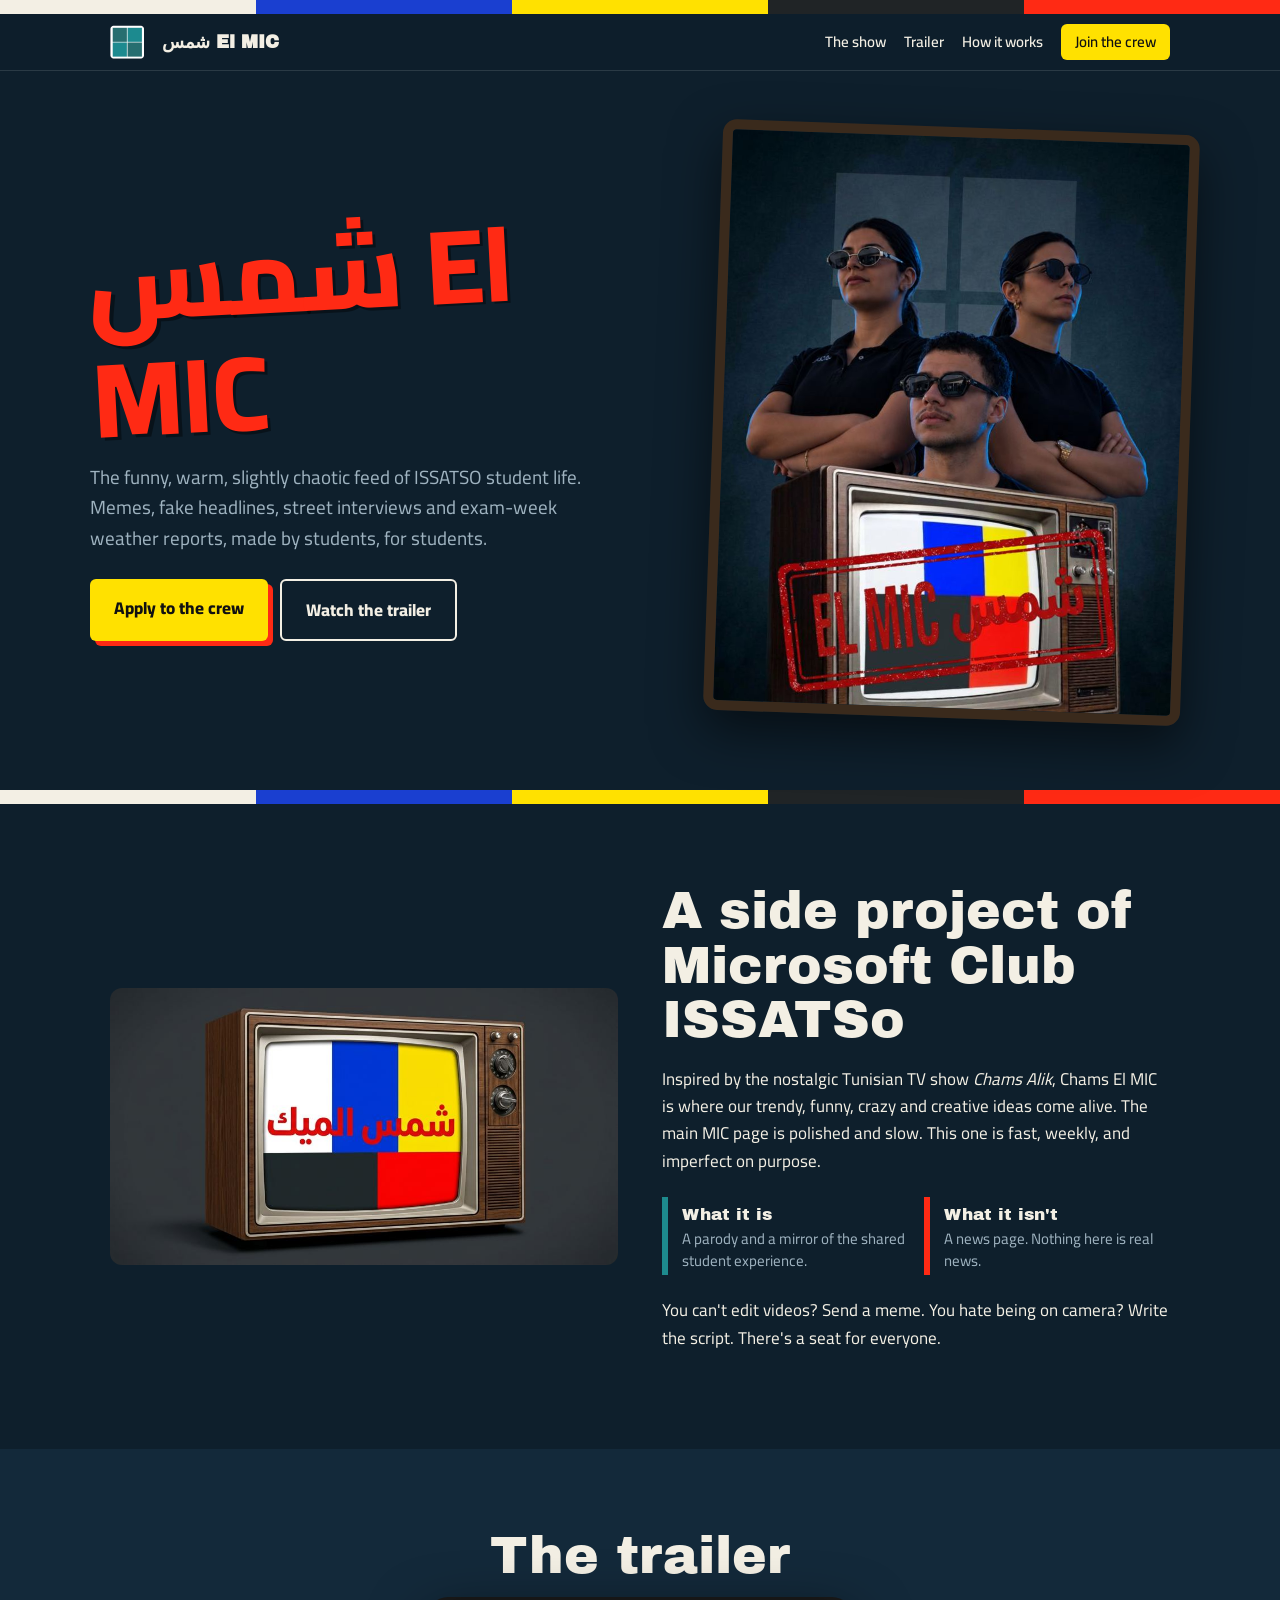
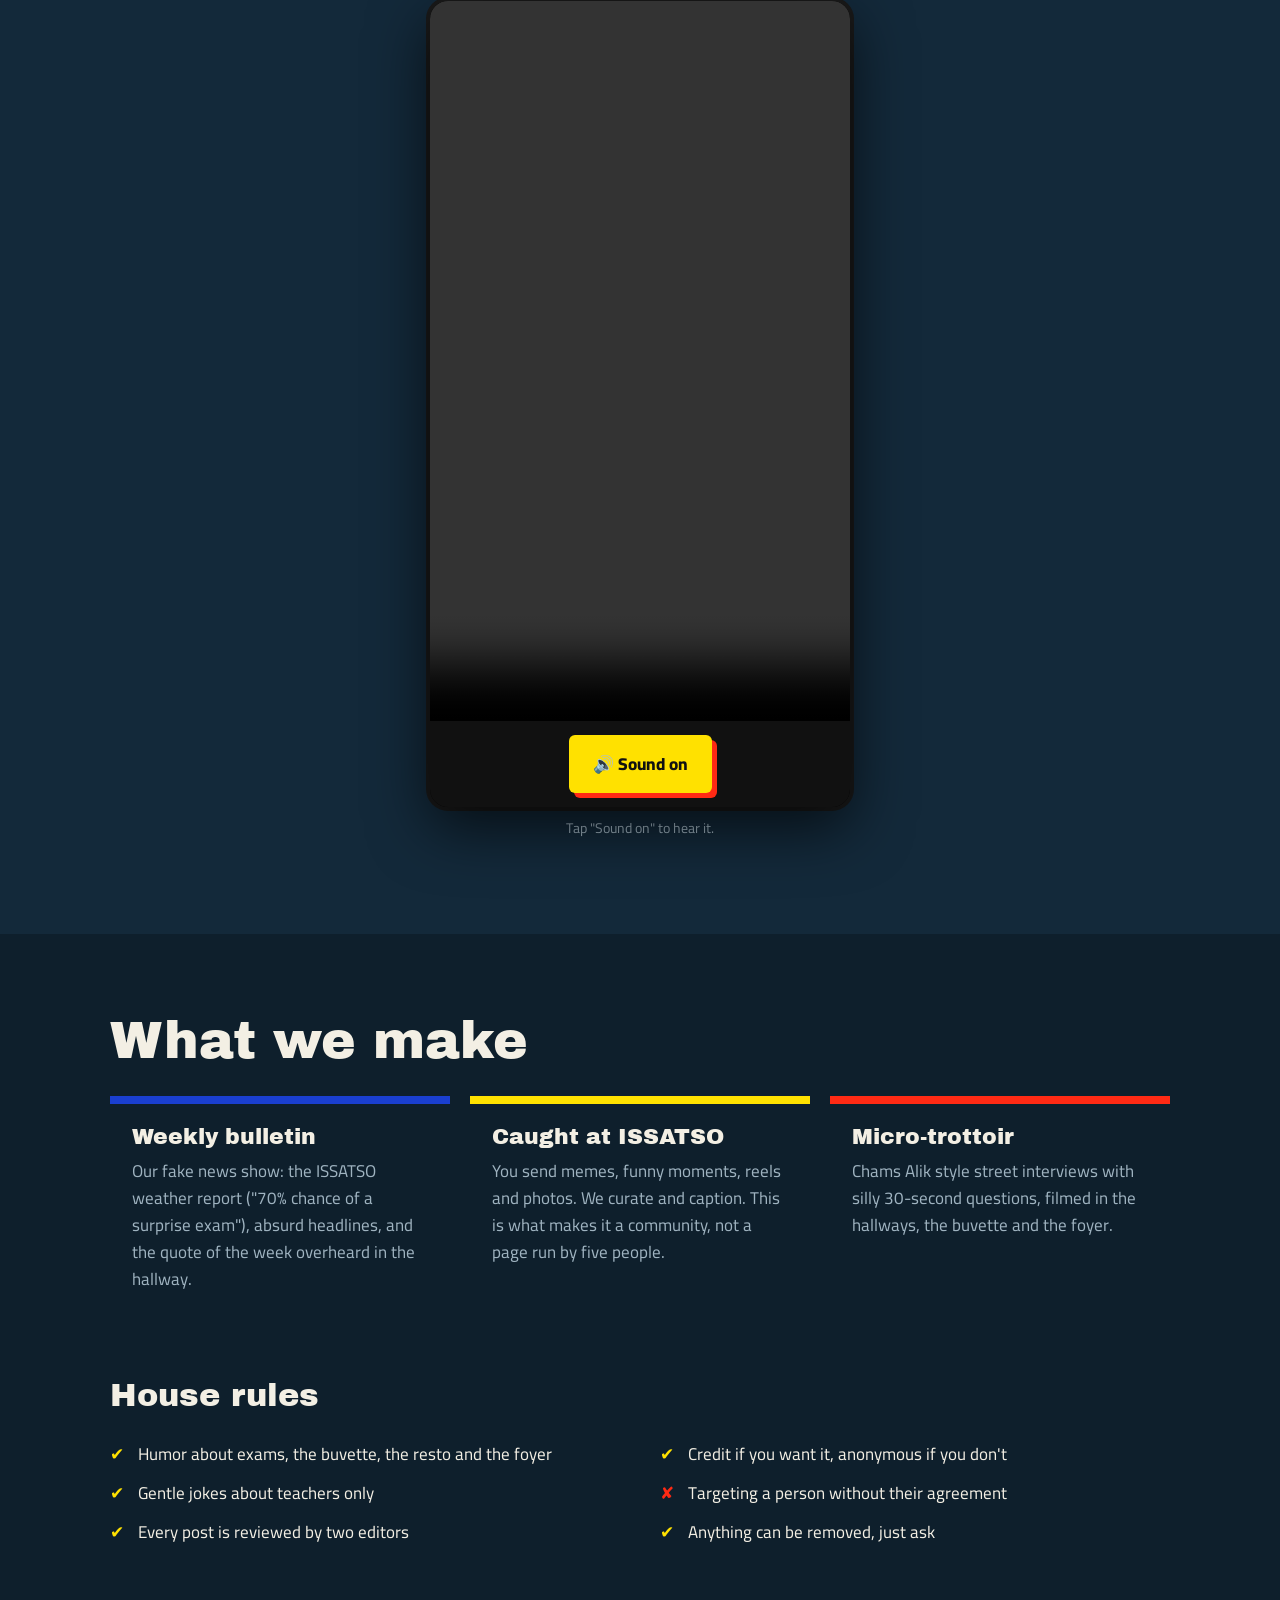
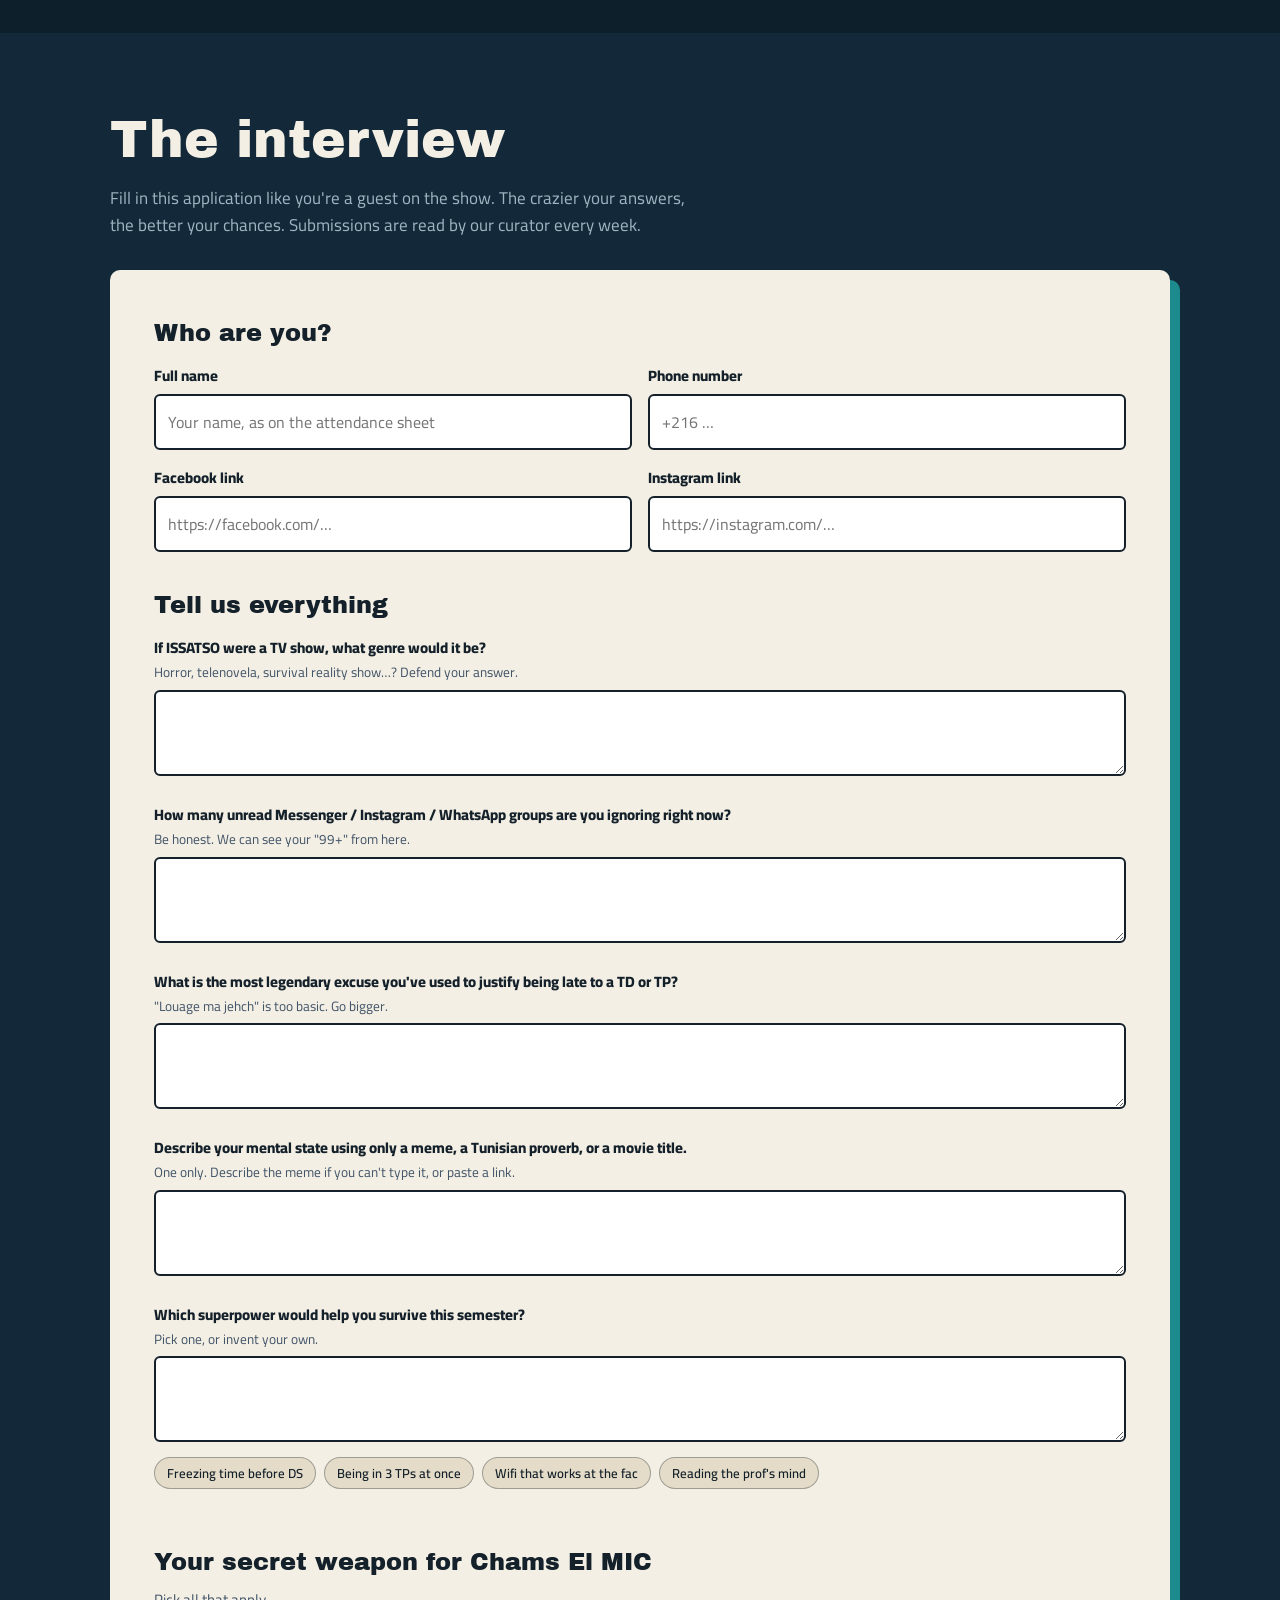
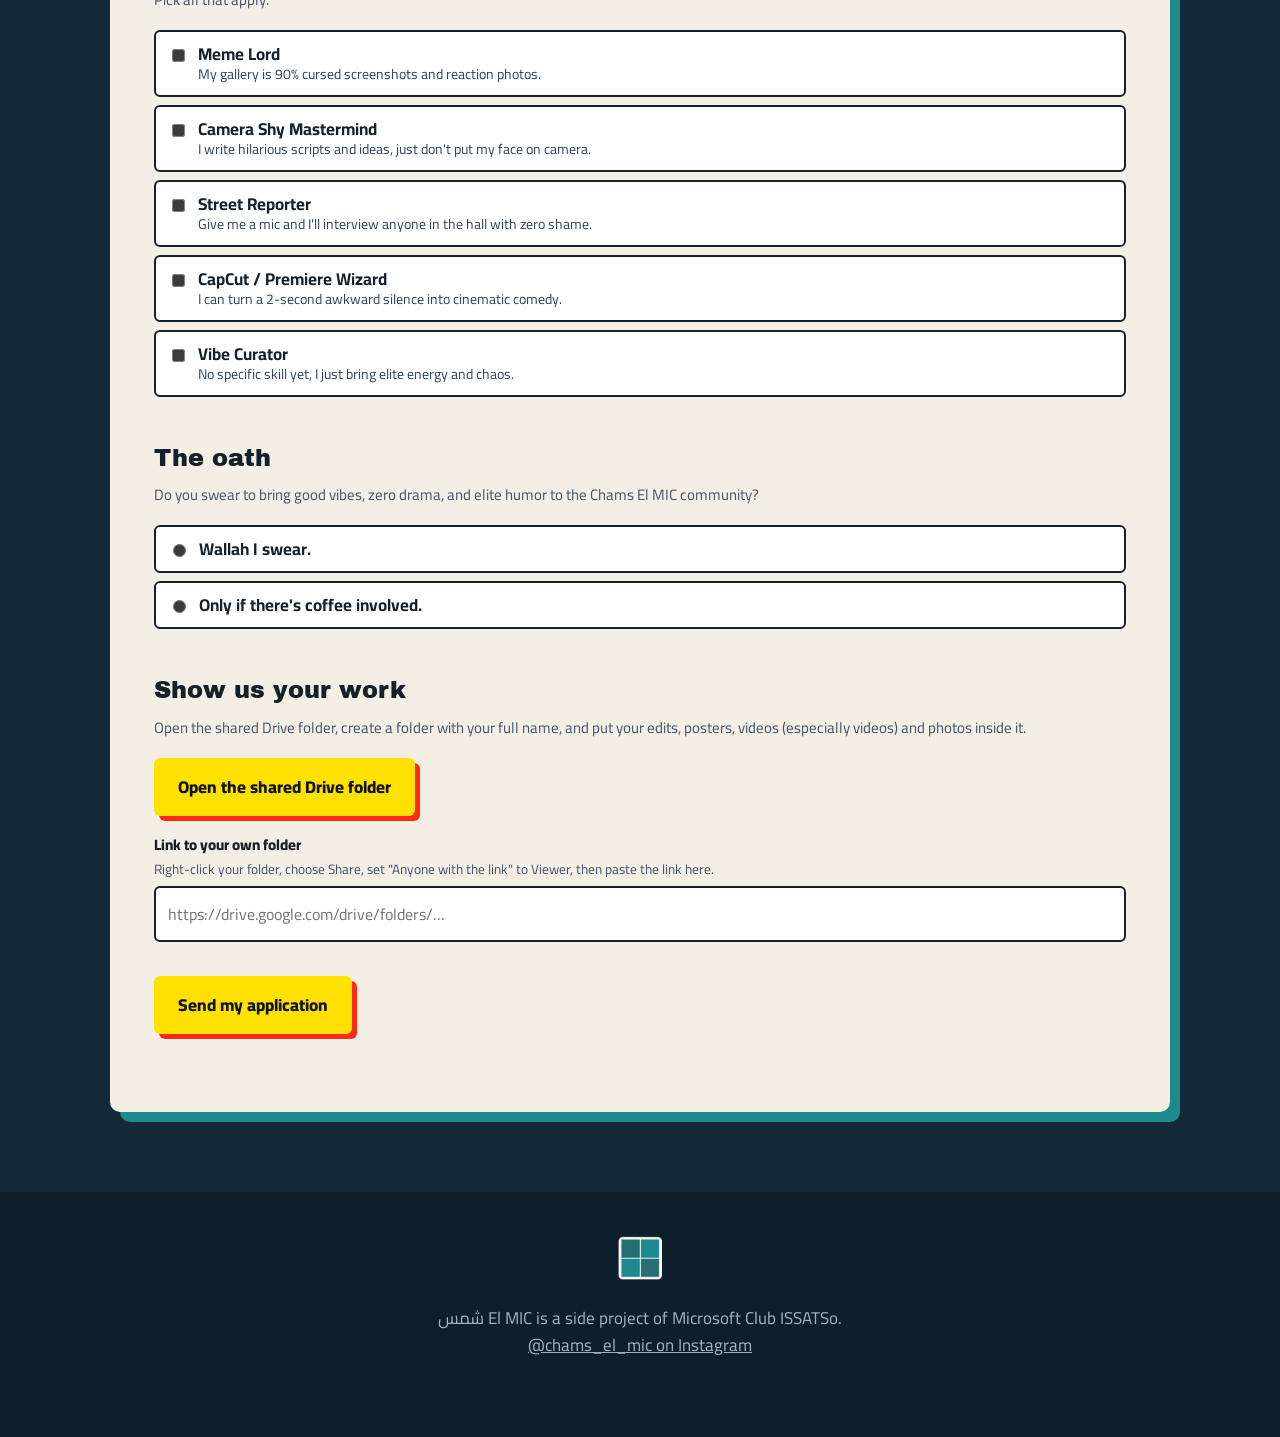
==== شمس El MIC — Join the crew.html @ b4b5b174 "Initial commit: Chams El MIC interview platform" ====
<!DOCTYPE html>
<html lang="en">

<head>
  <meta charset="utf-8">
  <meta name="viewport" content="width=device-width, initial-scale=1, viewport-fit=cover">
  <title>شمس El MIC — Join the crew</title>
  <link rel="icon"
    href="data:image/svg+xml,%3Csvg xmlns='http://www.w3.org/2000/svg' viewBox='0 0 100 100'%3E%3Ctext y='.9em' font-size='90'%3E📺%3C/text%3E%3C/svg%3E">
  <link href="https://fonts.googleapis.com/css2?family=Archivo+Black&family=Cairo:wght@400;600;800&display=swap"
    rel="stylesheet">
  <link rel="stylesheet" href="styles.css">
</head>

<body>
  <div class="bars"></div>
  <nav>
    <div class="in"><img
        src="[data-uri]"
        alt="Microsoft Club ISSATSo logo"><b>شمس El MIC</b>
      <a class="l" href="#about">The show</a><a class="l" href="#trailer">Trailer</a><a class="l" href="#how">How it
        works</a><a class="btn" href="#join">Join the crew</a>
    </div>
  </nav>

  <header class="wrap hero">
    <div>
      <h1><span class="ar">شمس El MIC</span></h1>
      <p>The funny, warm, slightly chaotic feed of ISSATSO student life. Memes, fake headlines, street interviews and
        exam-week weather reports, made by students, for students.</p>
      <div class="cta"><a class="b y" href="#join">Apply to the crew</a><a class="b o" href="#trailer">Watch the
          trailer</a></div>
    </div>
    <img class="poster"
      src="[data-uri]"
      alt="Three students in sunglasses behind a retro TV stamped Chams El MIC">
  </header>
  <div class="bars"></div>

  <section id="about">
    <div class="wrap two">
      <img
        src="[data-uri]"
        alt="Retro TV showing the Chams El MIC test card">
      <div>
        <h2>A side project of Microsoft Club ISSATSo</h2>
        <p>Inspired by the nostalgic Tunisian TV show <i>Chams Alik</i>, Chams El MIC is where our trendy, funny, crazy
          and creative ideas come alive. The main MIC page is polished and slow. This one is fast, weekly, and imperfect
          on purpose.</p>
        <div class="what">
          <div><b>What it is</b><span>A parody and a mirror of the shared student experience.</span></div>
          <div class="no"><b>What it isn't</b><span>A news page. Nothing here is real news.</span></div>
        </div>
        <p class="offer-note">You can't edit videos? Send a meme. You hate being on camera? Write the script.
          There's a seat for everyone.</p>
      </div>
    </div>
  </section>

  <section id="trailer" class="sec2">
    <div class="wrap">
      <h2 class="section-heading-centered">The trailer</h2>
      <div class="cinema">
        <div class="cinema-screen" id="screen"></div>
        <div class="cinema-controls">
          <button class="b y" id="mute" type="button" hidden>🔊 Sound on</button>
        </div>
      </div>
      <p class="trailer-note" id="tnote"></p>
    </div>
  </section>

  <section id="how">
    <div class="wrap">
      <h2>What we make</h2>
      <div class="steps">
        <article>
          <h3>Weekly bulletin</h3>
          <p>Our fake news show: the ISSATSO weather report ("70% chance of a surprise exam"), absurd headlines, and the
            quote of the week overheard in the hallway.</p>
        </article>
        <article>
          <h3>Caught at ISSATSO</h3>
          <p>You send memes, funny moments, reels and photos. We curate and caption. This is what makes it a community,
            not a page run by five people.</p>
        </article>
        <article>
          <h3>Micro-trottoir</h3>
          <p>Chams Alik style street interviews with silly 30-second questions, filmed in the hallways, the buvette and
            the foyer.</p>
        </article>
      </div>
      <h2 class="house-rules-heading">House rules</h2>
      <ul class="charter">
        <li>Humor about exams, the buvette, the resto and the foyer</li>
        <li>Gentle jokes about teachers only</li>
        <li>Every post is reviewed by two editors</li>
        <li>Credit if you want it, anonymous if you don't</li>
        <li class="n">Targeting a person without their agreement</li>
        <li>Anything can be removed, just ask</li>
      </ul>
    </div>
  </section>

  <section id="join" class="sec2">
    <div class="wrap">
      <h2>The interview</h2>
      <p class="application-intro">Fill in this application like you're a guest on the show. The crazier
        your answers, the better your chances. Submissions are read by our curator every week.</p>
      <form id="f" novalidate>
        <div id="formbody">
          <fieldset>
            <legend>Who are you?</legend>
            <div class="g">
              <label class="f">Full name<input type="text" name="name" required autocomplete="name"
                  placeholder="Your name, as on the attendance sheet"></label>
              <label class="f">Phone number<input type="tel" name="phone" required autocomplete="tel"
                  placeholder="+216 …"></label>
              <label class="f">Facebook link<input type="url" name="facebook"
                  placeholder="https://facebook.com/…"></label>
              <label class="f">Instagram link<input type="url" name="instagram"
                  placeholder="https://instagram.com/…"></label>
            </div>
          </fieldset>
          <fieldset>
            <legend>Tell us everything</legend>
            <div class="q"><label class="f">If ISSATSO were a TV show, what genre would it be?<small>Horror, telenovela,
                  survival reality show…? Defend your answer.</small><textarea name="q_genre"></textarea></label></div>
            <div class="q"><label class="f">How many unread Messenger / Instagram / WhatsApp groups are you ignoring
                right now?<small>Be honest. We can see your "99+" from here.</small><textarea
                  name="q_groups"></textarea></label></div>
            <div class="q"><label class="f">What is the most legendary excuse you've used to justify being late to a TD
                or TP?<small>"Louage ma jehch" is too basic. Go bigger.</small><textarea
                  name="q_excuse"></textarea></label></div>
            <div class="q"><label class="f">Describe your mental state using only a meme, a Tunisian proverb, or a movie
                title.<small>One only. Describe the meme if you can't type it, or paste a link.</small><textarea
                  name="q_mind"></textarea></label></div>
            <div class="q"><label class="f">Which superpower would help you survive this semester?<small>Pick one, or
                  invent your own.</small><textarea name="q_power" id="power"></textarea></label>
              <div class="chips" data-for="power"><button type="button">Freezing time before DS</button><button
                  type="button">Being in 3 TPs at once</button><button type="button">Wifi that works at the
                  fac</button><button type="button">Reading the prof's mind</button></div>
            </div>
          </fieldset>
          <fieldset>
            <legend>Your secret weapon for Chams El MIC</legend>
            <p class="sub">Pick all that apply.</p>
            <label class="opt"><input type="checkbox" name="weapon" value="Meme Lord">
              <div><b>Meme Lord</b><span>My gallery is 90% cursed screenshots and reaction photos.</span></div>
            </label>
            <label class="opt"><input type="checkbox" name="weapon" value="Camera Shy Mastermind">
              <div><b>Camera Shy Mastermind</b><span>I write hilarious scripts and ideas, just don't put my face on
                  camera.</span></div>
            </label>
            <label class="opt"><input type="checkbox" name="weapon" value="Street Reporter">
              <div><b>Street Reporter</b><span>Give me a mic and I'll interview anyone in the hall with zero
                  shame.</span></div>
            </label>
            <label class="opt"><input type="checkbox" name="weapon" value="CapCut/Premiere Wizard">
              <div><b>CapCut / Premiere Wizard</b><span>I can turn a 2-second awkward silence into cinematic
                  comedy.</span></div>
            </label>
            <label class="opt"><input type="checkbox" name="weapon" value="Vibe Curator">
              <div><b>Vibe Curator</b><span>No specific skill yet, I just bring elite energy and chaos.</span></div>
            </label>
          </fieldset>
          <fieldset>
            <legend>The oath</legend>
            <p class="sub">Do you swear to bring good vibes, zero drama, and elite humor to the Chams El MIC community?
            </p>
            <label class="opt"><input type="radio" name="oath" value="Wallah I swear" required>
              <div><b>Wallah I swear.</b></div>
            </label>
            <label class="opt"><input type="radio" name="oath" value="Only if there's coffee involved">
              <div><b>Only if there's coffee involved.</b></div>
            </label>
          </fieldset>
          <fieldset>
            <legend>Show us your work</legend>
            <p class="sub">Open the shared Drive folder, create a folder with your full name, and put your edits,
              posters, videos (especially videos) and photos inside it.</p>
            <p><a class="b y"
                href="https://drive.google.com/drive/folders/1q2_h8qsWK98lzIp7lBUk5NIuYo87Y4Lu?usp=sharing"
                target="_blank" rel="noopener">Open the shared Drive folder</a></p>
            <label class="f">Link to your own folder<small>Right-click your folder, choose Share, set "Anyone with the
                link" to Viewer, then paste the link here.</small><input type="url" name="drive"
                placeholder="https://drive.google.com/drive/folders/…"></label>
          </fieldset>
          <button class="b y" type="submit" id="go">Send my application</button>
          <div class="err" id="err" role="alert"></div>
        </div>
        <div id="ok" tabindex="-1"></div>
      </form>
    </div>
  </section>

  <footer>
    <div class="wrap"><img
        src="[data-uri]"
        alt="">
      <p>شمس El MIC is a side project of Microsoft Club ISSATSo.<br><a href="https://www.instagram.com/chams_el_mic/"
          target="_blank" rel="noopener">@chams_el_mic on Instagram</a></p>
    </div>
  </footer>

  <script src="script.js" defer></script>
</body>

</html>
---- styles.css ----
:root {
      --bg: #0e1f2c;
      --bg2: #13293a;
      --ink: #f3efe4;
      --mute: #9fb3c0;
      --blue: #1a3fd0;
      --yel: #ffe100;
      --red: #ff2a14;
      --teal: #1d8a8d;
      --char: #202426;
      --r: 6px;
      box-sizing: border-box;
      padding-top: env(safe-area-inset-top, 0px);
      padding-bottom: env(safe-area-inset-bottom, 0px)
    }

    @media (prefers-color-scheme:dark) {
      :root:not([data-theme="light"]) {
        --bg: #0e1f2c
      }
    }

    :root[data-theme="dark"] {
      --bg: #0e1f2c
    }

    html {
      scroll-padding-top: 70px;
      scroll-behavior: smooth;
      color-scheme: dark
    }

    * {
      box-sizing: border-box
    }

    body {
      margin: 0;
      background: var(--bg);
      color: var(--ink);
      font: 400 17px/1.6 Cairo, system-ui, sans-serif;
      overflow-x: hidden
    }

    h1,
    h2,
    h3 {
      font-family: 'Archivo Black', Cairo, sans-serif;
      font-weight: 400;
      line-height: 1.05;
      margin: 0
    }

    a {
      color: inherit
    }

    :focus-visible {
      outline: 3px solid var(--yel);
      outline-offset: 3px
    }

    .bars {
      height: 14px;
      background: linear-gradient(90deg, #f3efe4 0 20%, var(--blue) 20% 40%, var(--yel) 40% 60%, var(--char) 60% 80%, var(--red) 80%)
    }

    nav {
      position: sticky;
      top: 0;
      z-index: 20;
      background: rgba(14, 31, 44, .92);
      backdrop-filter: blur(8px);
      border-bottom: 1px solid #ffffff1f
    }

    nav .in {
      max-width: 1100px;
      margin: auto;
      padding: 10px 20px;
      display: flex;
      align-items: center;
      gap: 18px
    }

    nav img {
      width: 34px;
      height: 34px
    }

    nav b {
      font-family: 'Archivo Black';
      margin-right: auto;
      font-size: 18px
    }

    nav a {
      text-decoration: none;
      font-weight: 600;
      font-size: 15px
    }

    nav a.btn {
      background: var(--yel);
      color: #111;
      padding: 6px 14px;
      border-radius: var(--r)
    }

    @media(max-width:640px) {
      nav .l {
        display: none
      }
    }

    .wrap {
      max-width: 1100px;
      margin: auto;
      padding: 0 20px
    }

    section {
      padding: 80px 0
    }

    .hero {
      display: grid;
      grid-template-columns: 1.1fr .9fr;
      gap: 40px;
      align-items: center;
      padding: 56px 0 72px
    }

    .hero h1 {
      font-size: clamp(44px, 8vw, 92px)
    }

    .hero h1 .ar {
      display: block;
      color: var(--red);
      font-family: Cairo;
      font-weight: 800;
      font-size: 1.15em;
      line-height: 1.1;
      transform: rotate(-3deg);
      margin: 6px 0 10px;
      text-shadow: 3px 3px 0 #0006
    }

    .hero p {
      max-width: 46ch;
      color: var(--mute);
      font-size: 19px
    }

    .cta {
      display: flex;
      gap: 12px;
      flex-wrap: wrap;
      margin-top: 26px
    }

    .b {
      display: inline-block;
      border: 0;
      cursor: pointer;
      font: 800 17px Cairo;
      padding: 13px 24px;
      border-radius: var(--r);
      text-decoration: none
    }

    .b.y {
      background: var(--yel);
      color: #111;
      box-shadow: 5px 5px 0 var(--red)
    }

    .b.o {
      border: 2px solid var(--ink);
      color: var(--ink);
      background: none
    }

    .b:active {
      transform: translate(2px, 2px)
    }

    .poster {
      border: 10px solid #3a2a1c;
      border-radius: 14px;
      box-shadow: 0 20px 50px #0008;
      transform: rotate(2deg);
      width: 100%;
      display: block
    }

    @media(max-width:820px) {
      .hero {
        grid-template-columns: 1fr
      }

      .poster {
        max-width: 420px;
        margin: auto
      }
    }

    h2 {
      font-size: clamp(32px, 5vw, 52px);
      margin-bottom: 18px
    }

    .two {
      display: grid;
      grid-template-columns: 1fr 1fr;
      gap: 44px;
      align-items: center
    }

    @media(max-width:820px) {
      .two {
        grid-template-columns: 1fr
      }
    }

    .two img {
      width: 100%;
      border-radius: 12px
    }

    .what {
      display: grid;
      grid-template-columns: 1fr 1fr;
      gap: 16px;
      margin-top: 22px
    }

    .what div {
      border-left: 6px solid var(--teal);
      padding: 4px 0 4px 14px
    }

    .what div.no {
      border-color: var(--red)
    }

    .what b {
      display: block;
      font-family: 'Archivo Black';
      font-weight: 400
    }

    .what span {
      color: var(--mute);
      font-size: 15px;
      display: block;
      line-height: 1.45
    }

    .cinema {
      position: relative;
      max-width: 100%;
      margin: 0 auto;
      border-radius: 18px;
      overflow: hidden;
      box-shadow: 0 20px 60px #000a, 0 0 0 4px #1a1a1a;
      background: #000;
    }

    .cinema-screen {
      position: relative;
      width: 100%;
      aspect-ratio: 9/16;
      max-height: 80vh;
      background: #000;
      overflow: hidden;
    }

    @media(min-width:600px) {
      .cinema {
        max-width: 480px;
      }
    }

    @media(min-width:900px) {
      .cinema {
        max-width: 420px;
      }
    }

    .cinema-screen video,
    .cinema-screen iframe {
      width: 100%;
      height: 100%;
      border: 0;
      display: block;
      object-fit: contain;
      background: #000;
    }

    .cinema-controls {
      display: flex;
      gap: 10px;
      justify-content: center;
      flex-wrap: wrap;
      padding: 14px 0;
      background: #111;
    }

    .trailer-note {
      text-align: center;
      color: var(--mute);
      font-size: 14px;
      margin-top: 10px
    }

    .sec2 {
      background: var(--bg2)
    }

    .steps {
      display: grid;
      grid-template-columns: repeat(3, 1fr);
      gap: 20px;
      margin-top: 28px
    }

    @media(max-width:820px) {
      .steps {
        grid-template-columns: 1fr
      }
    }

    .steps article {
      padding: 22px;
      background: var(--bg);
      border-top: 8px solid var(--blue)
    }

    .steps article:nth-child(2) {
      border-color: var(--yel)
    }

    .steps article:nth-child(3) {
      border-color: var(--red)
    }

    .steps h3 {
      font-size: 22px;
      margin-bottom: 8px
    }

    .steps p {
      margin: 0;
      color: var(--mute)
    }

    .charter {
      columns: 2;
      gap: 40px;
      margin: 22px 0 0;
      padding: 0;
      list-style: none
    }

    @media(max-width:700px) {
      .charter {
        columns: 1
      }
    }

    .charter li {
      break-inside: avoid;
      padding: 6px 0 6px 28px;
      position: relative
    }

    .charter li:before {
      content: "✔";
      position: absolute;
      left: 0;
      color: var(--yel)
    }

    .charter li.n:before {
      content: "✘";
      color: var(--red)
    }

    form {
      background: #f3efe4;
      color: #14202a;
      padding: clamp(20px, 4vw, 44px);
      border-radius: 10px;
      box-shadow: 10px 10px 0 var(--teal);
      margin-top: 30px
    }

    fieldset {
      border: 0;
      padding: 0;
      margin: 0 0 34px
    }

    legend {
      font-family: 'Archivo Black';
      font-size: 24px;
      padding: 0 0 12px;
      color: #14202a
    }

    .sub {
      margin: -6px 0 18px;
      color: #44566a;
      font-size: 15px
    }

    .g {
      display: grid;
      grid-template-columns: 1fr 1fr;
      gap: 16px
    }

    @media(max-width:700px) {
      .g {
        grid-template-columns: 1fr
      }
    }

    label.f {
      display: block;
      font-weight: 800;
      font-size: 15px
    }

    .f small {
      display: block;
      font-weight: 400;
      color: #44566a;
      font-size: 13.5px;
      margin-top: 2px
    }

    input[type=text],
    input[type=url],
    input[type=tel],
    textarea {
      width: 100%;
      margin-top: 6px;
      padding: 11px 12px;
      border: 2px solid #14202a;
      border-radius: var(--r);
      background: #fff;
      font: 400 16px Cairo;
      color: #14202a
    }

    textarea {
      min-height: 84px;
      resize: vertical
    }

    .q {
      margin-bottom: 20px
    }

    .chips {
      display: flex;
      gap: 8px;
      flex-wrap: wrap;
      margin-top: 8px
    }

    .chips button {
      font: 600 13px Cairo;
      background: #e4dcc8;
      border: 1px solid #14202a55;
      border-radius: 99px;
      padding: 3px 12px;
      cursor: pointer;
      color: #14202a
    }

    .opt {
      display: flex;
      gap: 10px;
      align-items: flex-start;
      padding: 11px 12px;
      border: 2px solid #14202a;
      border-radius: var(--r);
      margin-bottom: 8px;
      cursor: pointer;
      background: #fff
    }

    .opt:has(input:checked) {
      background: var(--yel)
    }

    .opt input {
      margin-top: 6px;
      accent-color: #14202a
    }

    .opt b {
      display: block;
      line-height: 1.3
    }

    .opt span {
      font-size: 14px;
      color: #33465a;
      line-height: 1.35;
      display: block
    }

    .err {
      color: #b00d00;
      font-weight: 800;
      margin-top: 10px;
      min-height: 1.4em
    }

    #ok {
      display: none;
      text-align: center;
      padding: 30px 10px
    }

    #ok h3 {
      font-size: 34px;
      color: #14202a
    }

    #ok pre {
      text-align: left;
      white-space: pre-wrap;
      background: #fff;
      border: 2px dashed #14202a;
      padding: 14px;
      border-radius: 8px;
      max-height: 240px;
      overflow: auto;
      font: 400 13px Cairo
    }

    footer {
      padding: 44px 0 60px;
      text-align: center;
      color: var(--mute)
    }

    footer img {
      width: 44px
    }
  

    .offer-note {
      margin-top: 22px
    }

    .section-heading-centered {
      text-align: center
    }

    .house-rules-heading {
      margin-top: 64px;
      font-size: 32px
    }

    .application-intro {
      max-width: 60ch;
      color: var(--mute)
    }

    .b.o.dark-button {
      color: #14202a;
      border-color: #14202a
    }

    .form-hidden {
      display: none
    }

    #ok.is-visible {
      display: block
    }
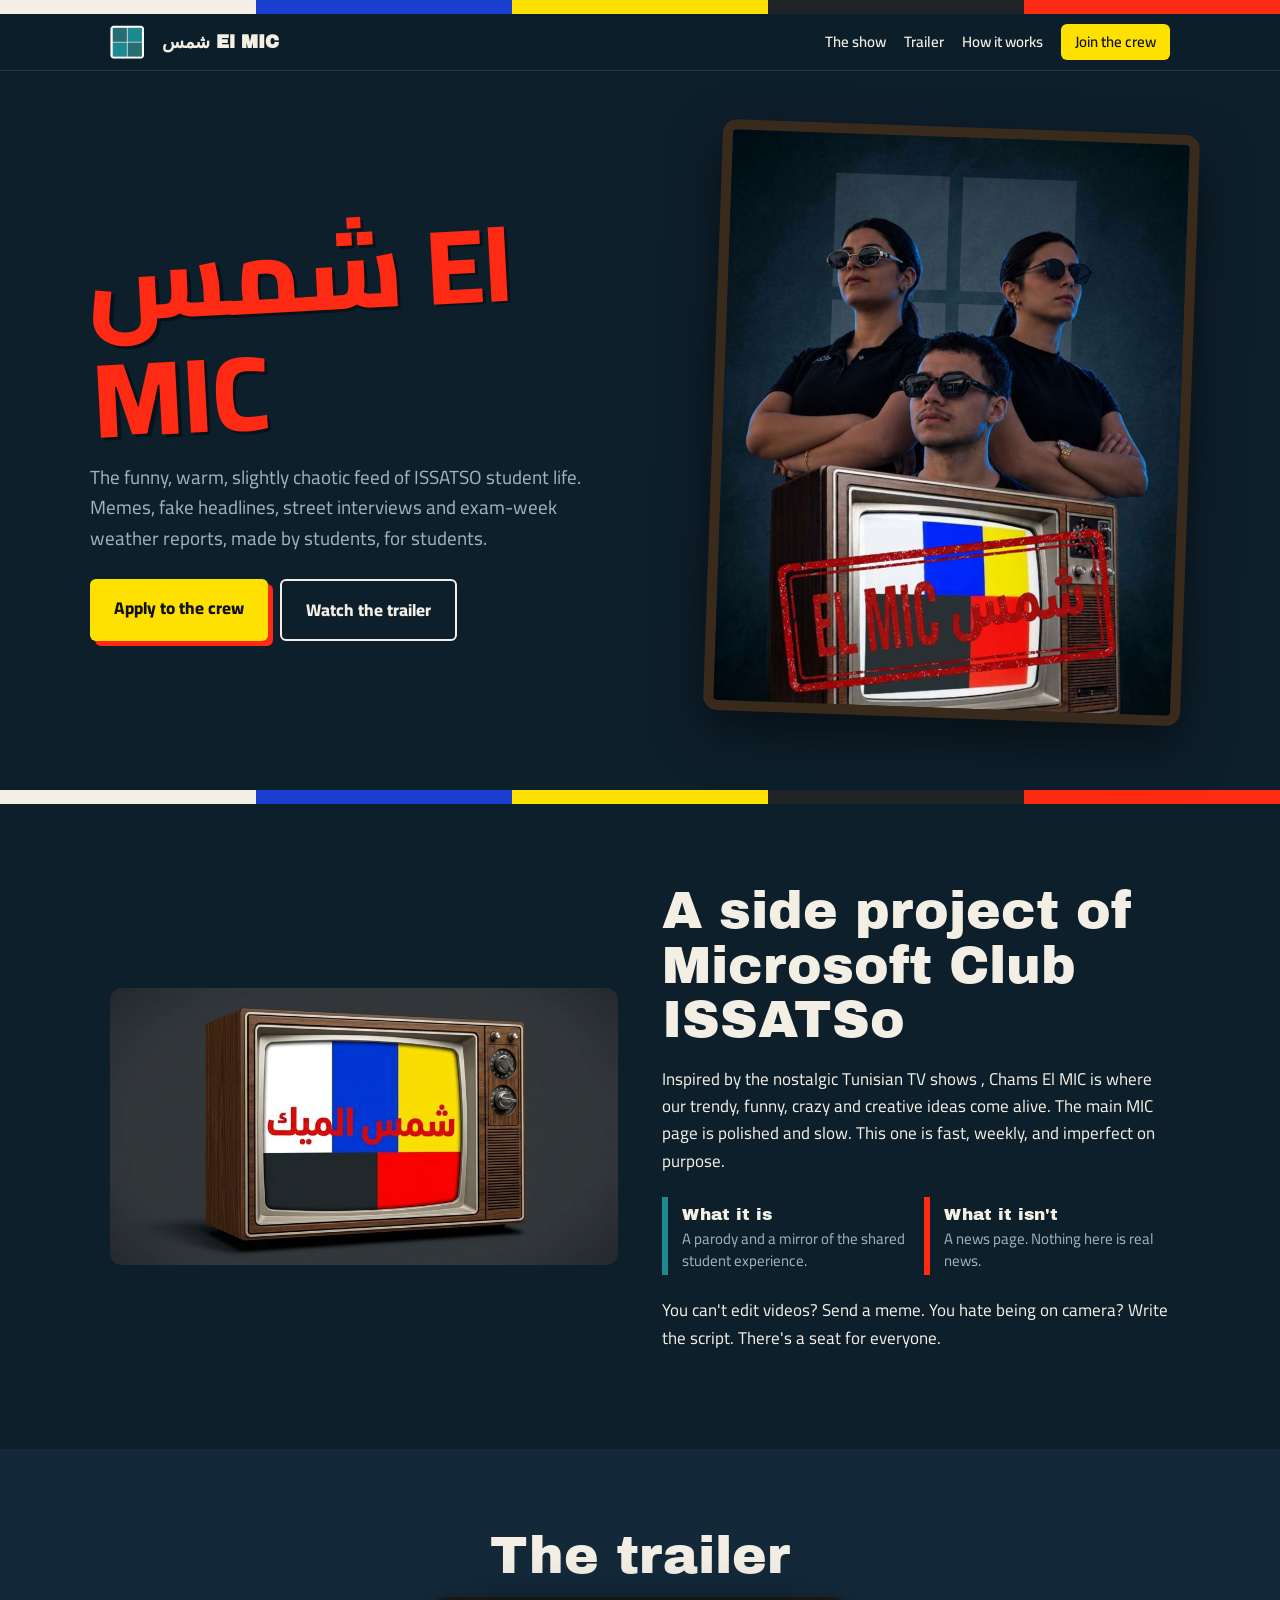
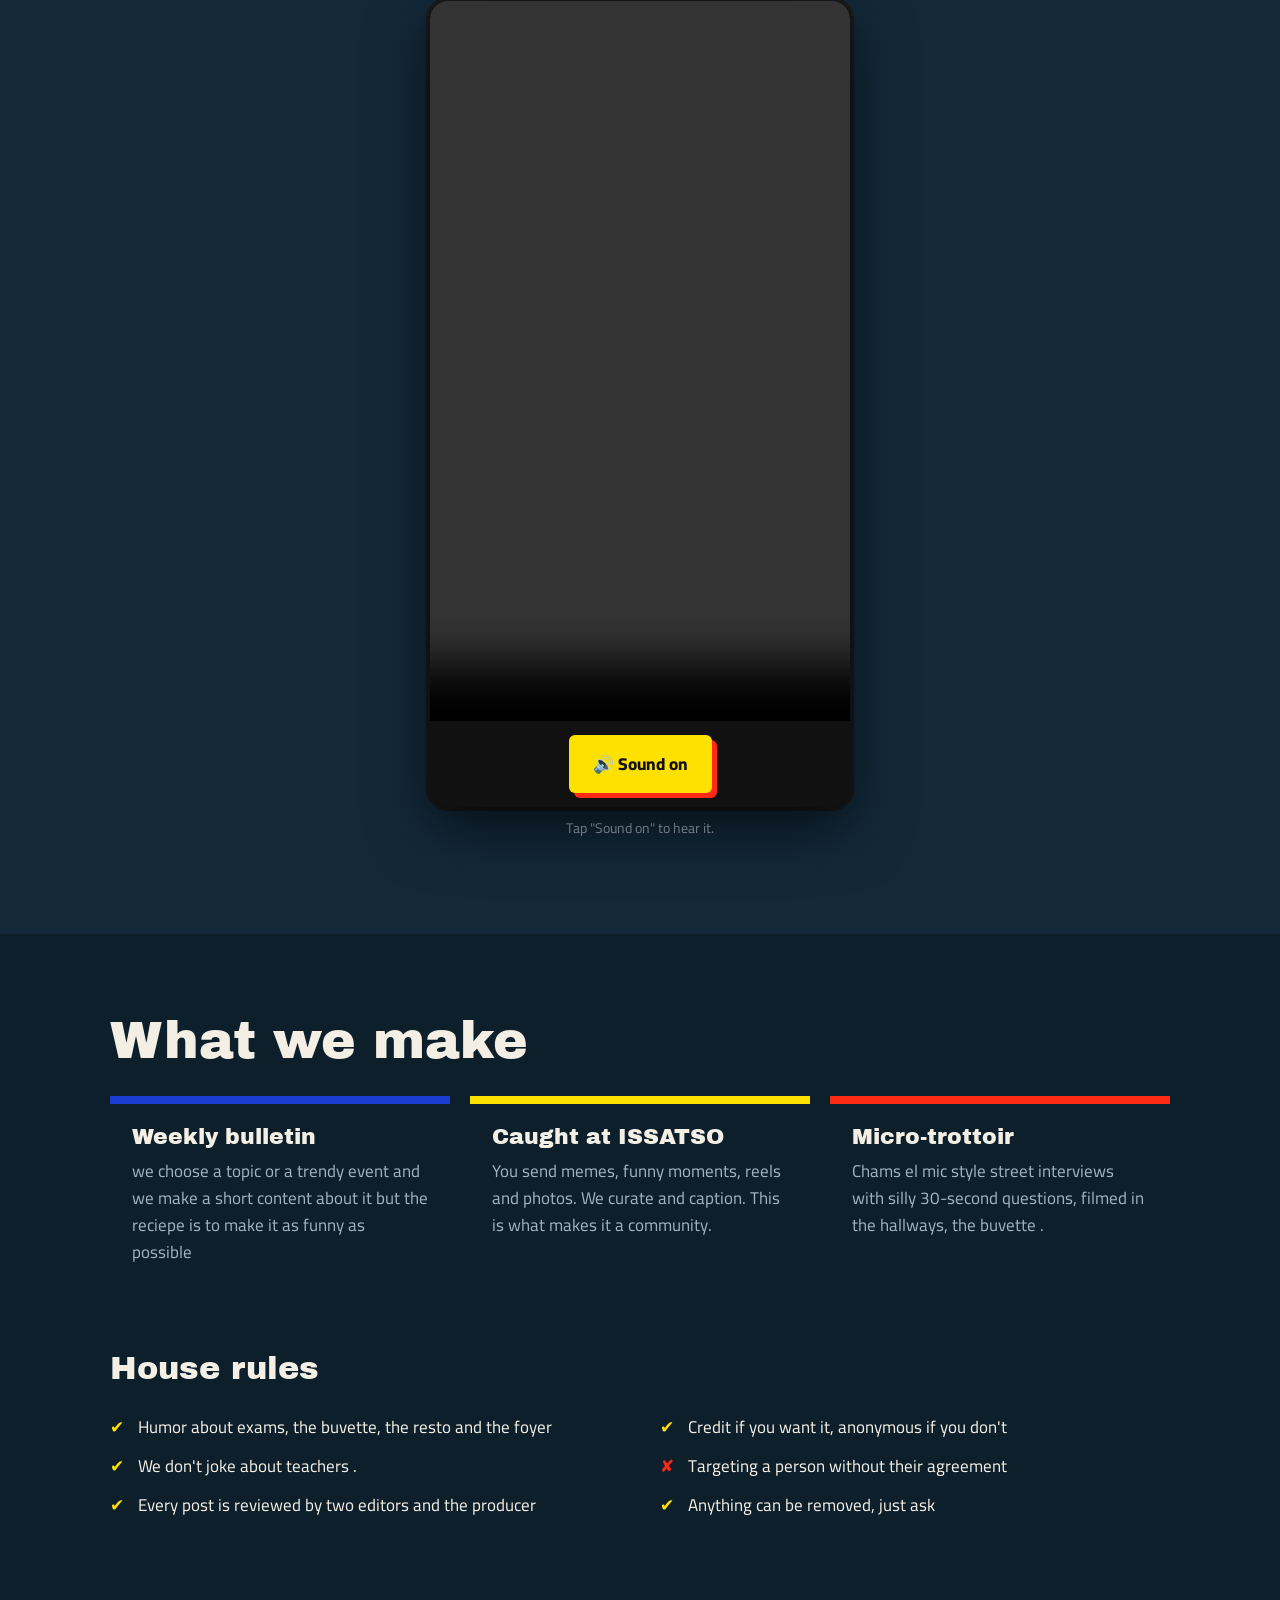
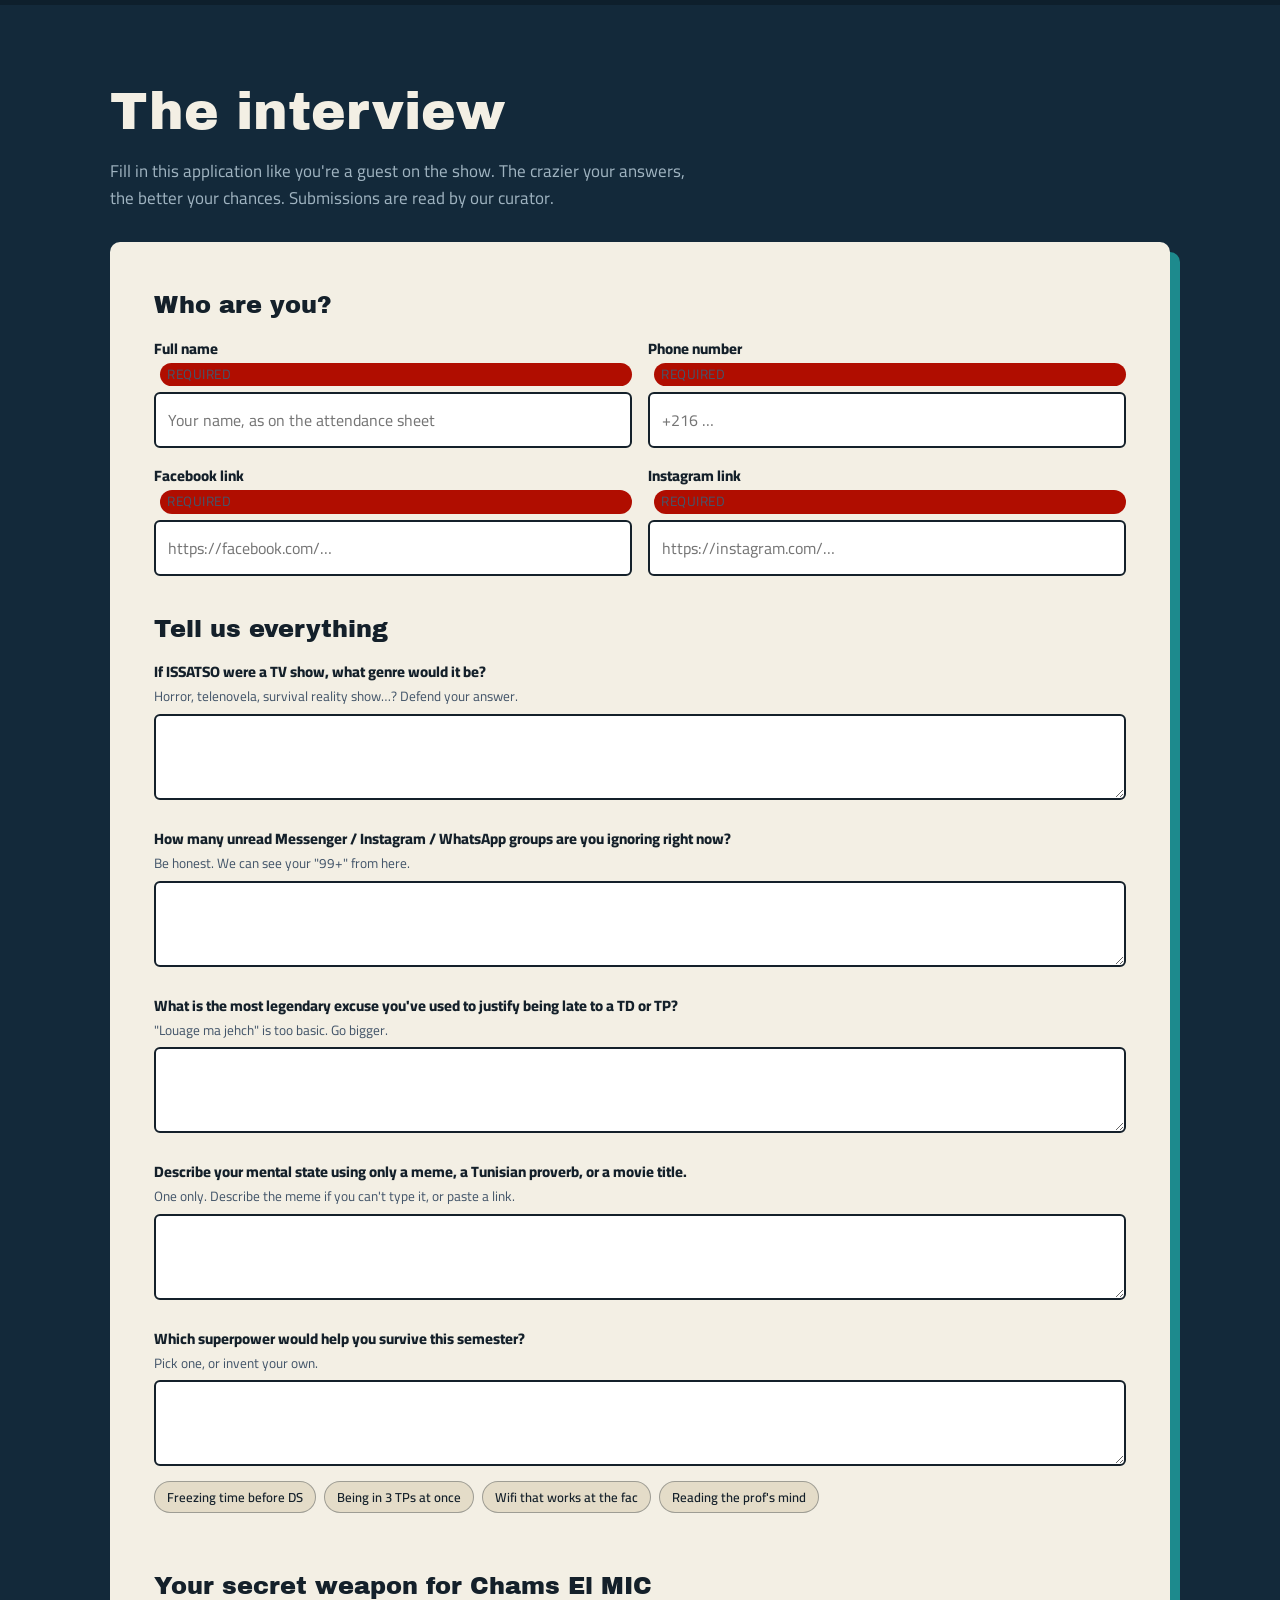
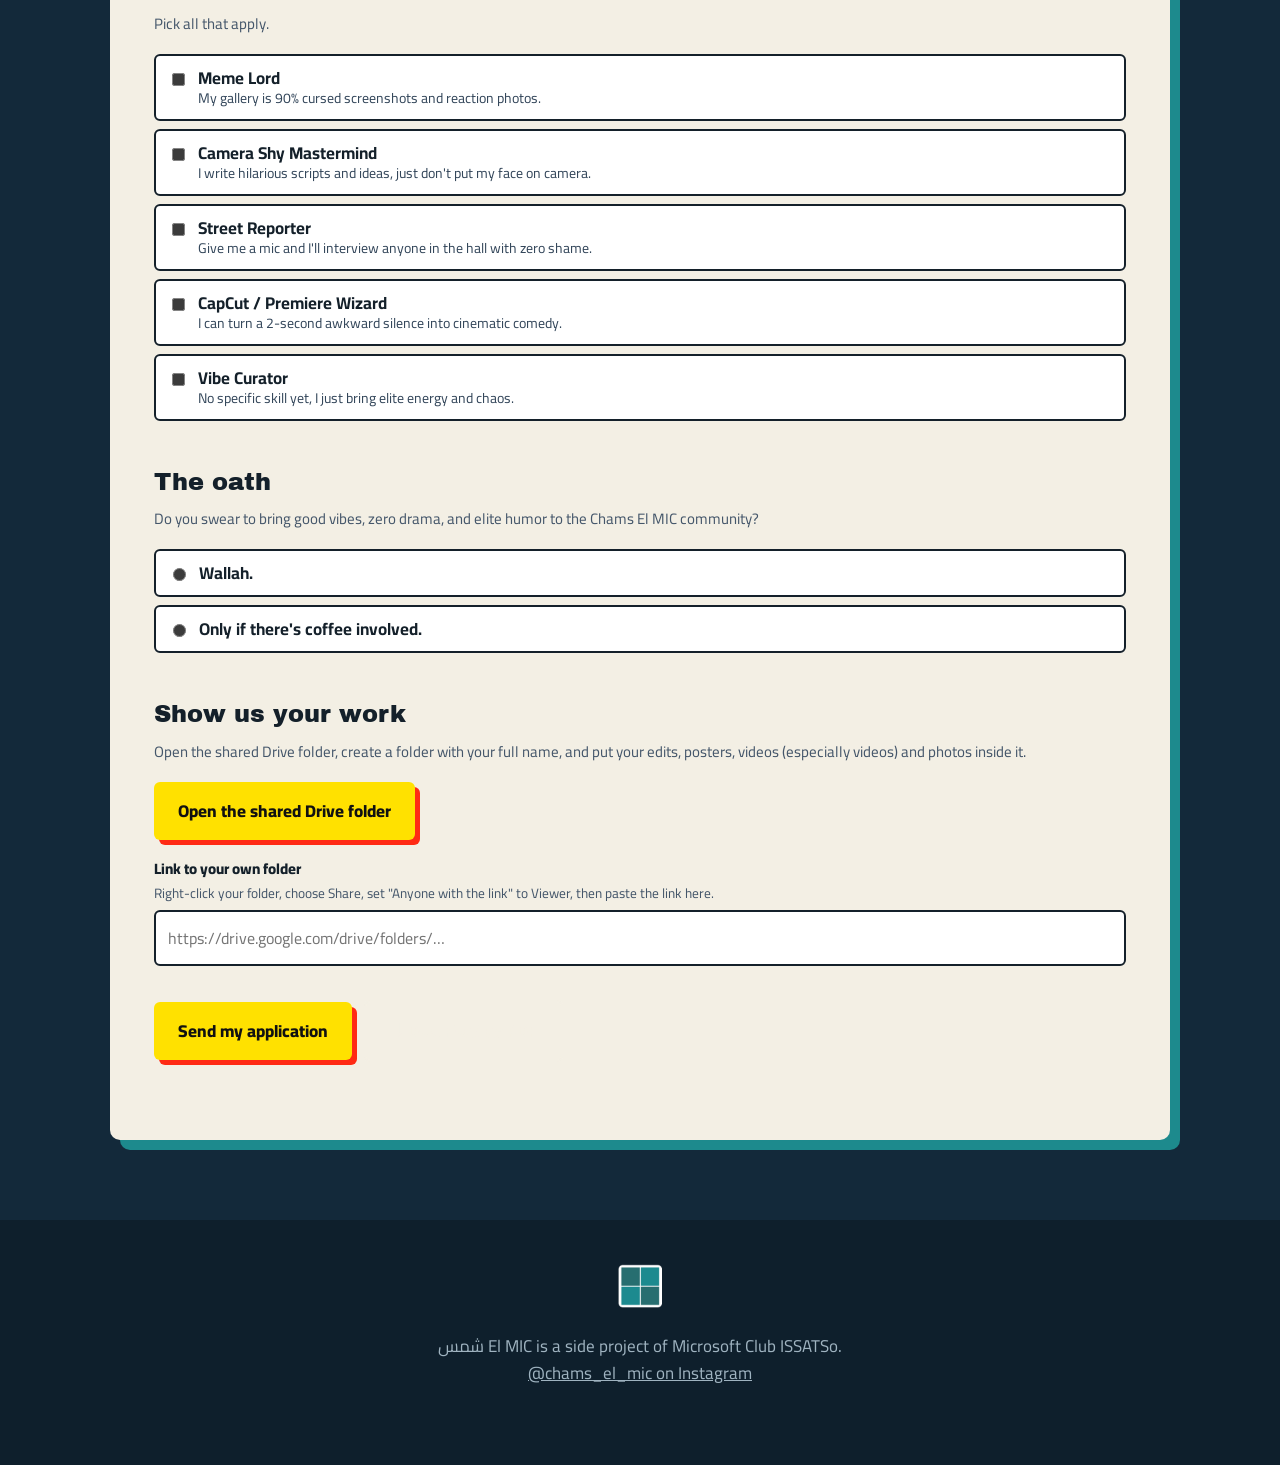
==== commit 806c1961: "feat: required fields (FB/IG/name/phone) + Download as PDF button" ====
--- a/شمس El MIC — Join the crew.html
+++ b/شمس El MIC — Join the crew.html
@@ -44,7 +44,7 @@
         alt="Retro TV showing the Chams El MIC test card">
       <div>
         <h2>A side project of Microsoft Club ISSATSo</h2>
-        <p>Inspired by the nostalgic Tunisian TV show <i>Chams Alik</i>, Chams El MIC is where our trendy, funny, crazy
+        <p>Inspired by the nostalgic Tunisian TV shows , Chams El MIC is where our trendy, funny, crazy
           and creative ideas come alive. The main MIC page is polished and slow. This one is fast, weekly, and imperfect
           on purpose.</p>
         <div class="what">
@@ -76,25 +76,25 @@
       <div class="steps">
         <article>
           <h3>Weekly bulletin</h3>
-          <p>Our fake news show: the ISSATSO weather report ("70% chance of a surprise exam"), absurd headlines, and the
-            quote of the week overheard in the hallway.</p>
+          <p>we choose a topic or a trendy event and we make a short content about it but the reciepe is to make it as
+            funny as possible </p>
         </article>
         <article>
           <h3>Caught at ISSATSO</h3>
-          <p>You send memes, funny moments, reels and photos. We curate and caption. This is what makes it a community,
-            not a page run by five people.</p>
+          <p>You send memes, funny moments, reels and photos. We curate and caption. This is what makes it a community.
+          </p>
         </article>
         <article>
           <h3>Micro-trottoir</h3>
-          <p>Chams Alik style street interviews with silly 30-second questions, filmed in the hallways, the buvette and
-            the foyer.</p>
+          <p>Chams el mic style street interviews with silly 30-second questions, filmed in the hallways, the buvette .
+          </p>
         </article>
       </div>
       <h2 class="house-rules-heading">House rules</h2>
       <ul class="charter">
         <li>Humor about exams, the buvette, the resto and the foyer</li>
-        <li>Gentle jokes about teachers only</li>
-        <li>Every post is reviewed by two editors</li>
+        <li>We don't joke about teachers .</li>
+        <li>Every post is reviewed by two editors and the producer</li>
         <li>Credit if you want it, anonymous if you don't</li>
         <li class="n">Targeting a person without their agreement</li>
         <li>Anything can be removed, just ask</li>
@@ -106,19 +106,19 @@
     <div class="wrap">
       <h2>The interview</h2>
       <p class="application-intro">Fill in this application like you're a guest on the show. The crazier
-        your answers, the better your chances. Submissions are read by our curator every week.</p>
+        your answers, the better your chances. Submissions are read by our curator.</p>
       <form id="f" novalidate>
         <div id="formbody">
           <fieldset>
             <legend>Who are you?</legend>
             <div class="g">
-              <label class="f">Full name<input type="text" name="name" required autocomplete="name"
+              <label class="f">Full name<small class="req-note">Required</small><input type="text" name="name" required autocomplete="name"
                   placeholder="Your name, as on the attendance sheet"></label>
-              <label class="f">Phone number<input type="tel" name="phone" required autocomplete="tel"
+              <label class="f">Phone number<small class="req-note">Required</small><input type="tel" name="phone" required autocomplete="tel"
                   placeholder="+216 …"></label>
-              <label class="f">Facebook link<input type="url" name="facebook"
+              <label class="f">Facebook link<small class="req-note">Required</small><input type="url" name="facebook" required
                   placeholder="https://facebook.com/…"></label>
-              <label class="f">Instagram link<input type="url" name="instagram"
+              <label class="f">Instagram link<small class="req-note">Required</small><input type="url" name="instagram" required
                   placeholder="https://instagram.com/…"></label>
             </div>
           </fieldset>
@@ -169,7 +169,7 @@
             <p class="sub">Do you swear to bring good vibes, zero drama, and elite humor to the Chams El MIC community?
             </p>
             <label class="opt"><input type="radio" name="oath" value="Wallah I swear" required>
-              <div><b>Wallah I swear.</b></div>
+              <div><b>Wallah.</b></div>
             </label>
             <label class="opt"><input type="radio" name="oath" value="Only if there's coffee involved">
               <div><b>Only if there's coffee involved.</b></div>
@@ -186,7 +186,10 @@
                 link" to Viewer, then paste the link here.</small><input type="url" name="drive"
                 placeholder="https://drive.google.com/drive/folders/…"></label>
           </fieldset>
-          <button class="b y" type="submit" id="go">Send my application</button>
+          <div class="form-actions">
+            <button class="b y" type="submit" id="go">Send my application</button>
+            <button class="b o" type="button" id="dlpdf">⬇ Download as PDF</button>
+          </div>
           <div class="err" id="err" role="alert"></div>
         </div>
         <div id="ok" tabindex="-1"></div>
--- a/styles.css
+++ b/styles.css
@@ -515,6 +515,28 @@
       display: block
     }
 
+    .form-actions {
+      display: flex;
+      gap: 12px;
+      flex-wrap: wrap;
+      align-items: center;
+      margin-bottom: 10px
+    }
+
+    .req-note {
+      display: inline-block;
+      font-size: 10px;
+      font-weight: 800;
+      color: #fff;
+      background: #b00d00;
+      padding: 1px 7px;
+      border-radius: 99px;
+      letter-spacing: .04em;
+      text-transform: uppercase;
+      margin-left: 6px;
+      vertical-align: middle
+    }
+
     .err {
       color: #b00d00;
       font-weight: 800;
